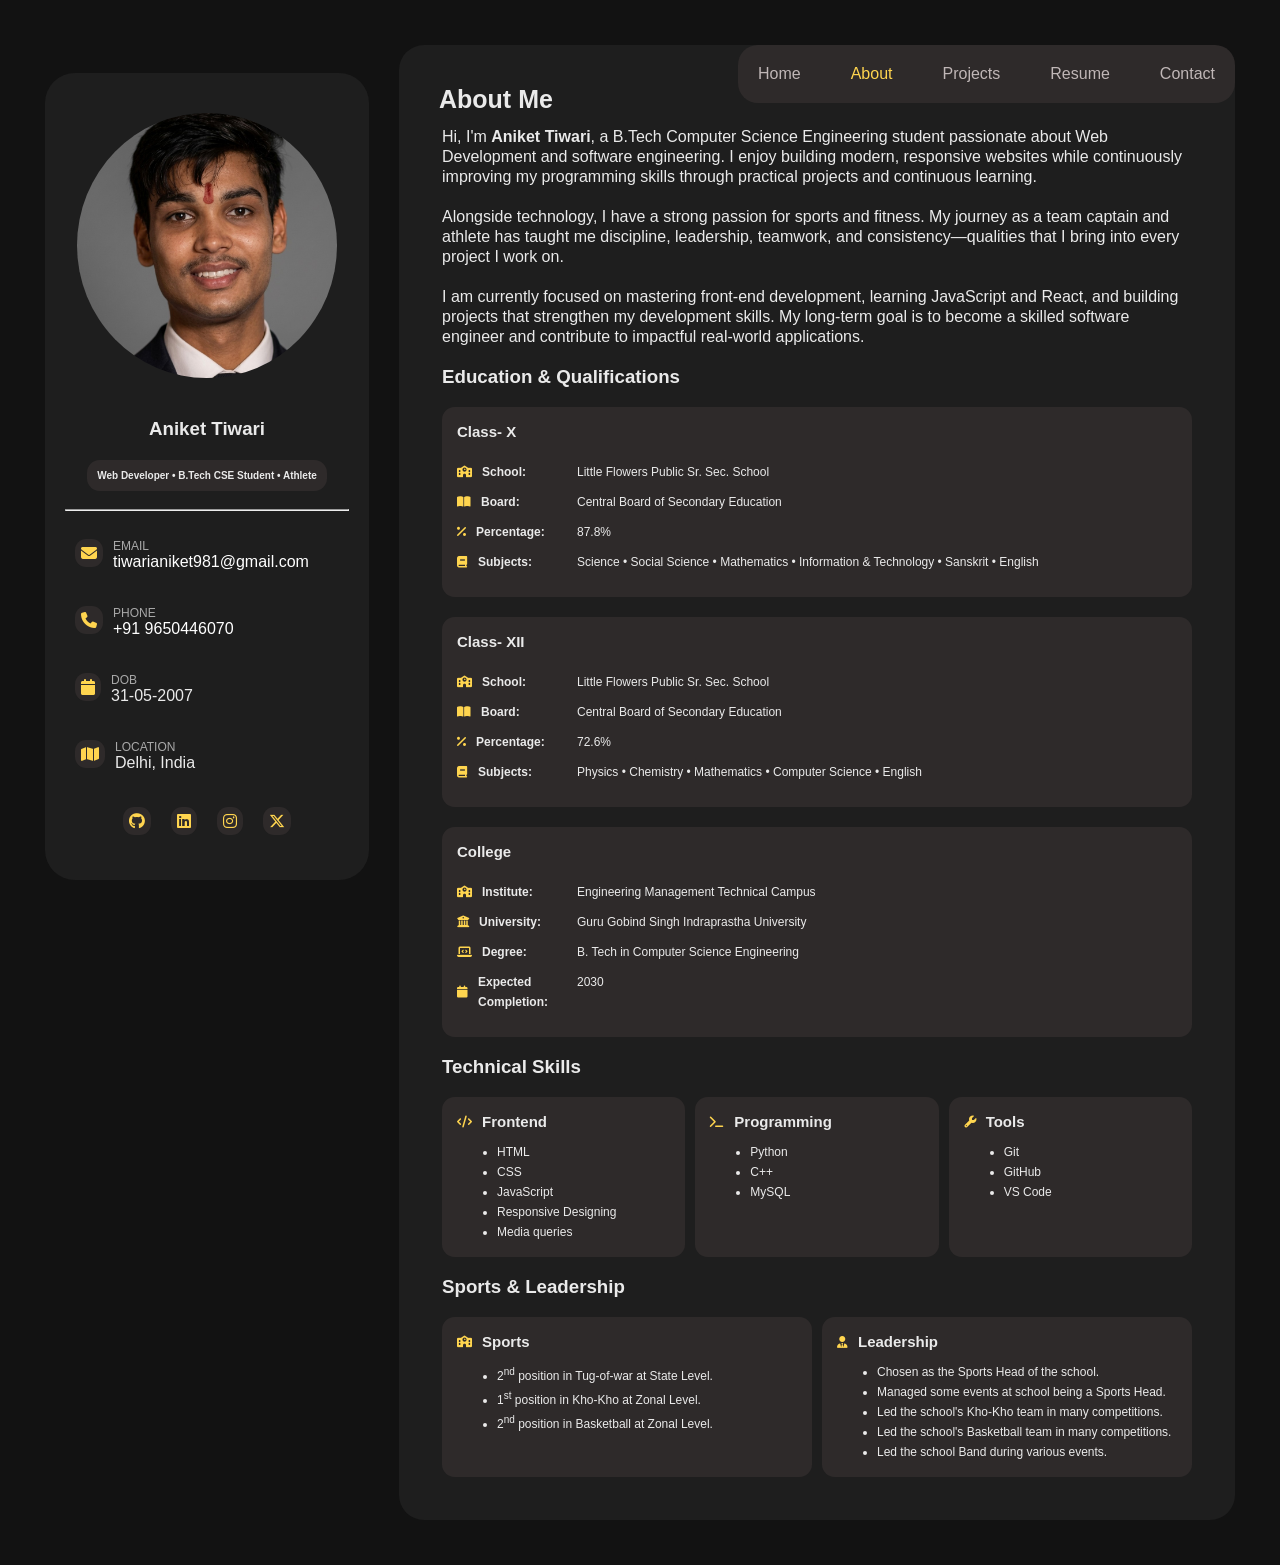
==== about.html @ ea40aa7f "Updated responsiveness" ====
<!DOCTYPE html>
<html lang="en">

<head>
    <meta charset="UTF-8">
    <meta name="viewport" content="width=device-width, initial-scale=1.0">
    <title>About Aniket</title>
    <link rel="stylesheet" href="style.css">
    <link rel="stylesheet" href="https://cdnjs.cloudflare.com/ajax/libs/font-awesome/6.7.2/css/all.min.css">
</head>

<body>
    <div class="profile">
        <aside class="desktop">
            <div class="profile_data">
                <div class="photo">
                    <img src="Aniket_photograph.jpg.jpeg" alt="Aniket's Photohgraph">
                </div>

                <div class="info">
                    <h3>Aniket Tiwari</h3>
                    <h4>Web Developer • B.Tech CSE Student • Athlete</h4>
                </div>

                <br>

                <hr>
                <br>

                <div class="contact-item">

                    <div class="icon">
                        <i class="fa-solid fa-envelope"></i>
                    </div>

                    <div class="details">
                        <p class="title">EMAIL</p>
                        <a href="mailto:tiwarianiket981@gmail.com">
                            tiwarianiket981@gmail.com
                        </a>
                    </div>

                </div>

                <div class="contact-item">

                    <div class="icon">
                        <i class="fa-solid fa-phone"></i>
                    </div>

                    <div class="details">
                        <p class="title">PHONE</p>
                        <a href="tel:+919650446070">
                            +91 9650446070
                        </a>
                    </div>

                </div>

                <div class="contact-item">

                    <div class="icon">
                        <i class="fa-solid fa-calendar"></i>
                    </div>

                    <div class="details">
                        <p class="title">DOB</p>
                        <p>31-05-2007</p>
                    </div>

                </div>

                <div class="contact-item">

                    <div class="icon">
                        <i class="fa-solid fa-map"></i>
                    </div>

                    <div class="details">
                        <p class="title">LOCATION</p>
                        <p>Delhi, India</p>
                    </div>

                </div>

                <div class="socials">

                    <div class="contact-item">

                        <div class="details">
                            <a href="https://github.com/tiwarianikettt" target="_blank"> <i
                                    class="fa-brands fa-github"></i></a>
                        </div>

                    </div>

                    <div class="contact-item">

                        <div class="details">
                            <a href="https://www.linkedin.com/in/aniket-tiwari-bba35841a/" target="_blank"> <i
                                    class="fa-brands fa-linkedin"></i> </a>
                        </div>

                    </div>

                    <div class="contact-item">

                        <div class="details">
                            <a href="https://www.instagram.com/tiwarianikettt/" target="_blank"> <i
                                    class="fa-brands fa-instagram"></i> </a>
                        </div>

                    </div>

                    <div class="contact-item">

                        <div class="details">
                            <a href="https://x.com/tiwariianiket" target="_blank"> <i
                                    class="fa-brands fa-x-twitter"></i> </a>
                        </div>

                    </div>

                </div>
            </div>
        </aside>

        <aside class="mobile">
            <div class="main_profile">
                <div class="profile_left">
                    <div class="photo">
                        <img src="Aniket_photograph.jpg.jpeg" alt="Aniket's Photograph">
                    </div>

                    <div class="info">
                        <h3>Aniket Tiwari</h3>
                        <h4>Web Developer • Athlete</h4>
                    </div>
                </div>

                <div class="profile_right">
                    <div class="contact-item">

                        <div class="icon">
                            <i class="fa-solid fa-envelope"></i>
                        </div>

                        <div class="details">
                            <p class="title">EMAIL</p>
                            <a href="mailto:tiwarianiket981@gmail.com">
                                tiwarianiket981@gmail.com
                            </a>
                        </div>

                    </div>

                    <div class="contact-item">

                        <div class="icon">
                            <i class="fa-solid fa-phone"></i>
                        </div>

                        <div class="details">
                            <p class="title">PHONE</p>
                            <a href="tel:+919650446070">
                                +91 9650446070
                            </a>
                        </div>

                    </div>

                    <div class="contact-item">

                        <div class="icon">
                            <i class="fa-solid fa-calendar"></i>
                        </div>

                        <div class="details">
                            <p class="title">DOB</p>
                            <p>31-05-2007</p>
                        </div>

                    </div>

                    <div class="contact-item">

                        <div class="icon">
                            <i class="fa-solid fa-map"></i>
                        </div>

                        <div class="details">
                            <p class="title">LOCATION</p>
                            <p>Delhi, India</p>
                        </div>

                    </div>
                </div>
            </div>

            <div class="profile_bottom">
                <div class="socials">

                    <div class="contact-item">

                        <div class="details">
                            <a href="https://github.com/tiwarianikettt" target="_blank"> <i
                                    class="fa-brands fa-github"></i></a>
                        </div>

                    </div>

                    <div class="contact-item">

                        <div class="details">
                            <a href="https://www.linkedin.com/in/aniket-tiwari-bba35841a/" target="_blank"> <i
                                    class="fa-brands fa-linkedin"></i> </a>
                        </div>

                    </div>

                    <div class="contact-item">

                        <div class="details">
                            <a href="https://www.instagram.com/tiwarianikettt/" target="_blank"> <i
                                    class="fa-brands fa-instagram"></i> </a>
                        </div>

                    </div>

                    <div class="contact-item">

                        <div class="details">
                            <a href="https://x.com/tiwariianiket" target="_blank"> <i
                                    class="fa-brands fa-x-twitter"></i> </a>
                        </div>

                    </div>

                </div>
            </div>
        </aside>

        <main>
            <div class="desktop">
                <div class="head">

                    <nav>
                        <a class="un-active" href="index.html">Home</a>
                        <a class="active" href="about.html">About</a>
                        <a class="un-active" href="project.html">Projects</a>
                        <a class="un-active" href="#resume">Resume</a>
                        <a class="un-active" href="#contact">Contact</a>
                    </nav>

                    <h2>About Me</h2>

                </div>
            </div>

            <div class="mobile">
                <div class="mobile-head">

                    <nav>
                        <a class="un-active" href="index.html">Home</a>
                        <a class="active" href="about.html">About</a>
                        <a class="un-active" href="project.html">Projects</a>
                        <a class="un-active" href="#resume">Resume</a>
                        <a class="un-active" href="#contact">Contact</a>
                    </nav>

                    <h2>About Me</h2>

                </div>
            </div>

            <div class="mobile">

            </div>

            <section id="about">

                <p>
                    Hi, I'm <strong>Aniket Tiwari</strong>, a B.Tech Computer Science Engineering student
                    passionate about Web Development and software engineering. I enjoy building modern,
                    responsive websites while continuously improving my programming skills through
                    practical projects and continuous learning.
                </p>
                <br>
                <p>
                    Alongside technology, I have a strong passion for sports and fitness. My journey as
                    a team captain and athlete has taught me discipline, leadership, teamwork, and
                    consistency—qualities that I bring into every project I work on.
                </p>
                <br>
                <p>
                    I am currently focused on mastering front-end development, learning JavaScript and
                    React, and building projects that strengthen my development skills. My long-term
                    goal is to become a skilled software engineer and contribute to impactful real-world
                    applications.
                </p>
                <br>
                <div class="about-grid">

                    <h3>Education & Qualifications</h3>

                    <br>

                    <div class="education about-card">

                        <h4>Class- X</h4>
                        <br>

                        <div class="edu-info">
                            <span class="label"><i class="fa-solid fa-school"></i> <b>School: </b></span>
                            <span>Little Flowers Public Sr. Sec. School</span>
                        </div>

                        <div class="edu-info">
                            <span class="label"><i class="fa-solid fa-book-open"></i> <b>Board: </b></span>
                            <span>Central Board of Secondary Education</span>
                        </div>

                        <div class="edu-info">
                            <span class="label"><i class="fa-solid fa-percentage"></i> <b>Percentage: </b></span>
                            <span>87.8%</span>
                        </div>

                        <div class="edu-info">
                            <span class="label"><i class="fa-solid fa-book"></i> <b>Subjects: </b></span>
                            <span>Science • Social Science • Mathematics • Information & Technology • Sanskrit •
                                English</span>
                        </div>

                    </div>
                    <br>

                    <div class="education about-card">

                        <h4>Class- XII</h4>
                        <br>
                        <div class="edu-info">
                            <span class="label"><i class="fa-solid fa-school"></i> <b>School:</b></span>
                            <span>Little Flowers Public Sr. Sec. School</span>
                        </div>

                        <div class="edu-info">
                            <span class="label"><i class="fa-solid fa-book-open"></i> <b>Board:</b></span>
                            <span>Central Board of Secondary Education</span>
                        </div>

                        <div class="edu-info">
                            <span class="label"><i class="fa-solid fa-percentage"></i> <b>Percentage:</b></span>
                            <span>72.6%</span>
                        </div>

                        <div class="edu-info">
                            <span class="label"><i class="fa-solid fa-book"></i> <b>Subjects:</b></span>
                            <span>Physics • Chemistry • Mathematics • Computer Science • English</span>
                        </div>

                    </div>
                    <br>

                    <div class="education about-card">

                        <h4>College</h4>
                        <br>
                        <div class="edu-info">
                            <span class="label"><i class="fa-solid fa-school"></i> <b>Institute:</b></span>
                            <span>Engineering Management Technical Campus</span>
                        </div>

                        <div class="edu-info">
                            <span class="label"><i class="fa-solid fa-university"></i> <b>University:</b></span>
                            <span>Guru Gobind Singh Indraprastha University</span>
                        </div>

                        <div class="edu-info">
                            <span class="label"><i class="fa-solid fa-laptop-code"></i><b>Degree:</b></span>
                            <span>B. Tech in Computer Science Engineering</span>
                        </div>

                        <div class="edu-info">
                            <span class="label"><i class="fa-solid fa-calendar"></i><b>Expected Completion:</b></span>
                            <span>2030</span>
                        </div>

                    </div>
                    <br>

                    <h3>Technical Skills</h3>
                    <br>

                    <div class="tech">

                        <div class="skills about-card">

                            <span class="label"><i class="fa-solid fa-code"></i>
                                <h4>Frontend</h4>
                            </span>
                            <ul>
                                <li>HTML</li>
                                <li>CSS</li>
                                <li>JavaScript</li>
                                <li>Responsive Designing</li>
                                <li>Media queries</li>
                            </ul>

                        </div>

                        <div class="skills about-card">

                            <span class="label"><i class="fa-solid fa-terminal"></i>
                                <h4>Programming</h4>
                            </span>
                            <ul>
                                <li>Python</li>
                                <li>C++</li>
                                <li>MySQL</li>
                            </ul>

                        </div>

                        <div class="skills about-card">

                            <span class="label"><i class="fa-solid fa-wrench"></i>
                                <h4>Tools</h4>
                            </span>
                            <ul>
                                <li>Git</li>
                                <li>GitHub</li>
                                <li>VS Code</li>
                            </ul>

                        </div>

                    </div>
                    <br>

                    <h3>Sports & Leadership</h3>
                    <br>
                    <div class="lead">

                        <div class="sports about-card">

                            <span class="label"><i class="fa-solid fa-school"></i>
                                <h4>Sports</h4>
                            </span>

                            <ul>
                                <li>2<sup>nd</sup> position in Tug-of-war at State Level.</li>
                                <li>1<sup>st</sup> position in Kho-Kho at Zonal Level.</li>
                                <li>2<sup>nd</sup> position in Basketball at Zonal Level.</li>
                            </ul>

                        </div>

                        <div class="sports about-card">

                            <span class="label"><i class="fa-solid fa-user-tie"></i>
                                <h4>Leadership</h4>
                            </span>

                            <ul>
                                <li>Chosen as the Sports Head of the school.</li>
                                <li>Managed some events at school being a Sports Head.</li>
                                <li>Led the school's Kho-Kho team in many competitions.</li>
                                <li>Led the school's Basketball team in many competitions.</li>
                                <li>Led the school Band during various events.</li>
                            </ul>
                        </div>
                    </div>
                </div>
            </section>
        </main>
    </div>
</body>

</html>
---- style.css ----
* {
    margin: 0;
    padding: 0;
    box-sizing: border-box;
}

body {
    font-family: Verdana, Geneva, Tahoma, sans-serif;
    color: #EAEAEA;
    background-color: #121212;

    display: flex;
    align-items: center;
}

.mobile {
    display: none;
}

.profile {
    display: flex;
    align-items: center;
}

.landing-page {
    width: 100vw;
    height: 100vh;

    position: relative;
    z-index: 2;

    display: flex;
    justify-content: center;
    align-items: center;

    line-height: 23px;

    background-image: url(Background.png);
    background-size: cover;
    background-position: center;
    background-repeat: no-repeat;
}

.landing-page p {
    font-size: 0.8rem;
}


.home {
    width: 60%;

    display: flex;
    flex-direction: column;
    align-items: flex-start;

    background: rgba(30, 30, 30, 0.85);

    backdrop-filter: blur(10px);
    -webkit-backdrop-filter: blur(10px);

    border-radius: 30px;

    padding: 30px;

    border: 1px solid rgba(255, 255, 255, 0.08);

    box-shadow: 0 20px 40px rgba(0, 0, 0, 0.4);

    transition: all .4s ease;
}

@media (max-width: 768px) {
    .home {
        width: 80%;
    }

    .landing-page p {
        font-size: 0.8rem;
    }
}

.home:hover {
    transform: translateY(-5px);
}

.home span {
    font-size: smaller;
}

.home h4,
.home h1,
.home p {
    margin: 10px;
}

.button {
    width: 100%;
    display: flex;
    justify-content: center;
}

button {
    text-decoration: none;
    color: #EAEAEA;
    background-color: #b3963a;

    padding: 12px 24px;
    font-weight: 600;
    cursor: pointer;
    border: none;

    border-radius: 0.8rem;
    transition: all 0.3s ease;
}

button:hover {
    background-color: #d4b54c;
    transform: scale(1.03);
}

aside {
    padding: 20px;
    margin-left: 45px;
    margin-top: 45px;
    margin-bottom: 45px;

    width: 324px;

    background-color: #1E1E1E;
    border-radius: 30px;

    position: sticky;
    top: 20px;
    bottom: 20px;
}

.photo {
    width: 100%;

    display: flex;
    justify-content: center;
}

.photo img {
    width: 300px;
    height: auto;

    padding: 20px;
    border-radius: 50%;
}

.info {
    display: flex;
    flex-direction: column;
    align-items: center;
}

.info h3 {
    padding: 20px;
}

.info h4 {
    font-size: 10px;
    padding: 10px;
    background-color: rgb(46, 42, 42);
    border-radius: 0.8rem;
}

.contact-item {
    display: flex;
    gap: 10px;
    padding: 10px;
}

.details {
    margin-bottom: 15px;
}

.title {
    font-size: 12px;
    color: darkgray;
}

.contact-item a {
    text-decoration: none;
    color: white;
}

.socials {
    display: flex;
    justify-content: center;
}

.socials a {
    display: flex;
    gap: 5px;
}

.contact-item i {
    color: #FFD54F;

    background-color: rgb(46, 42, 42);

    padding: 6px;
    border-radius: 0.7rem;

    transition: transform 0.3s ease;
}

.contact-item i:hover {
    transform: scale(1.1);
}

main {
    position: relative;
    flex: 1;
    padding: 40px;
    background-color: #1E1E1E;
    border-radius: 25px;
    margin: 45px 45px 45px 30px;
    height: 100%;
}

.about p,
.about h3 {
    color: #EAEAEA;
}

.head {
    display: flex;
    justify-content: space-between;
    align-items: center;
}

.head h2 {
    margin-bottom: 10px;
    font-size: 25px;
}

nav {
    position: absolute;
    top: 0;
    right: 0;
    padding: 20px;

    border-radius: 20px;
    background-color: rgb(46, 42, 42);


    display: flex;
    gap: 50px;
}

nav a {
    text-decoration: none;
    color: rgb(192, 183, 183);

    transition: transform 0.3s ease,
        color 0.3s ease;
}

nav a:hover {
    color: #fafaf9;

    transform: translateY(-3px);
}

nav .active {
    color: #FFD54F;

    transition: transform 0.3s ease, color 0.3s ease;
}

nav .active:hover {
    transform: translateY(-3px);

    color: #e8cf7b;
}

section {
    padding: 3px;
    line-height: 20px;
}

.about-card {
    font-size: 12px;
}

.about-card h4 {
    font-size: 15px;
}

.about-card i {
    color: #FFD54F;
}

.label {
    font-weight: bold;
    display: inline-flex;
    align-items: center;
    gap: 10px;
}

.edu-info {
    display: grid;
    grid-template-columns: 120px 1fr;
    margin-bottom: 10px;
}

.education {
    background-color: rgb(46, 42, 42);
    border-radius: 0.8rem;

    padding: 15px;

    transition: transform 0.3s ease;
}

.education:hover {
    transform: scale(1.03);
}

.skills {
    background-color: rgb(46, 42, 42);
    border-radius: 0.8rem;

    padding: 15px;

    transition: transform 0.3s ease;
}

.skills:hover {
    transform: scale(1.03);
}

.tech {
    display: grid;
    grid-template-columns: repeat(3, 1fr);
    gap: 10px;
}

.tech ul {
    padding-left: 40px;
    padding-top: 10px;
}

.lead {
    display: grid;
    grid-template-columns: 1fr 1fr;
    gap: 10px;
}

.sports {
    background-color: rgb(46, 42, 42);
    border-radius: 0.8rem;

    padding: 15px;

    transition: transform 0.3s ease;
}

.sports:hover {
    transform: scale(1.03);
}

.lead ul {
    padding-left: 40px;
    padding-top: 10px;
}

.project-content:hover {
    transform: scale(1.03);
}

.project-content {
    background-color: rgb(46, 42, 42);
    border-radius: 0.8rem;

    padding: 15px;

    transition: transform 0.3s ease;
}

.project ul {
    padding-left: 40px;
    padding-top: 10px;
}

@media (max-width:1024px) {
    nav {
        width: 60%;

        padding: 18px;

        gap: 20px;
    }

    nav a { 
        font-size: 13px;
    }
}

@media (max-width: 768px) {
    nav {
        width: 65%;
    }

    nav a {
        font-size: 11px;
    }

    section p {
        font-size: 13px;
    }

    .about-card {
        font-size: 10px;
    }

    .tech {
        grid-template-columns: 1fr 1fr;
        grid-template-rows: 1fr 1fr;
    }

    .lead {
        grid-template-columns: 1fr;
    }

    .tech ul {
        padding-left: 20px;
    }

    .lead ul {
        padding-left: 20px;
    }

    aside.desktop {
        width: 240px;

        margin-left: 20px;
        margin-bottom: 30px;
        margin-top: 30px;
        padding: 15px;
    }

    main {
        margin: 30px 20px 30px 15px;
        padding: 25px;
    }

    .photo img {
        width: 200px;
        padding: 10px;
    }

    .info h4 {
        font-size: 7px;
    }

    .contact-item {
        font-size: 10px;
    }

    .head h2 {
        font-size: 22px;
    }
}

@media (max-width: 480px) {
    .home h1 {
        font-size: 28px;
    }

    .home p {
        font-size: 15px;
    }

    .home h4 {
        font-size: 15px;
    }

    .home {
        width: 90%;
    }

    .extra {
        display: none;
    }

    .landing-page button {
        font-size: 0.8rem;
    }

    aside {
        width: 90%;

        margin: 20px 20px auto;
        padding: 20px;

        position: static;
    }

    .mobile {
        display: block;

        width: 90%;

        margin: 20px auto 20px;

        padding: 0px;

        position: static;
    }

    .profile {
        flex-direction: column;
        align-items: center;

        width: 100%;
    }

    .desktop {
        display: none;
    }

    .main_profile {
        display: grid;
        /* grid-template-columns: 1fr 1fr; */
        grid-template-columns: minmax(110px, 1fr) minmax(130px, 1fr);
        /* column-gap: 20px; */
        gap: clamp(15px, 5vw, 35px);
        align-items: center;
    }

    .profile_left {
        display: flex;
        flex-direction: column;
        align-items: center;
    }

    .profile_right {
        display: flex;
        flex-direction: column;
        justify-content: center;
    }

    .profile_bottom {
        width: 100%;

        margin-top: 12px;
    }

    .profile_bottom .socials {
        display: flex;
        justify-content: center;
        gap: 20px;

        font-size: 6px;

        margin-bottom: 5px;
    }

    .photo img {
        width: 120px;
        height: auto;

        padding: 12px;
    }

    .info h3 {
        font-size: 8px;

        padding-bottom: 10px;
        padding-top: 0;
    }

    .info h4 {
        padding: 6px;
    }

    .profile_right .contact-item {
        padding: 6px 0;
        gap: 7px;

        font-size: 6px;
    }

    .profile_bottom .contact-item {
        padding: 0;
    }

    .details {
        margin-bottom: 5px;
    }

     .title {
        font-size: 6px;
    }

    main {
        width: 90%;
        margin: 0 auto;
        padding: 20px;
    }

    .mobile h2 {
        font-size: 18px;
    }

    .mobile-head nav {
        position: static;

        width: 100%;

        border-radius: 10px;

        display: flex;
        justify-content: center;
        align-items: center;
        gap: 10px;
        flex-wrap: wrap;

        padding: 10px;
    }

    .mobile-head {
        width: 100%;

        display: flex;
        flex-direction: column;
        align-items: center;
        gap: 20px;
    }

    .mobile-head h2 {
        margin-left: 0;
    }

     nav a {
        font-size: 8px;
    }

     section {
        font-size: 10px;
    }

    section p {
        font-size: 10px;
    }

    .about-card i {
        font-size: 8px;
    }

    .about-card h4 {
        font-size: 10px;
    }

    .edu-info {
        grid-template-columns: 80px 1fr;
        column-gap: 10px;
    }

    .tech {
        grid-template-columns: 1fr;
    }

    .lead {
        grid-template-columns: 1fr;
    }

}
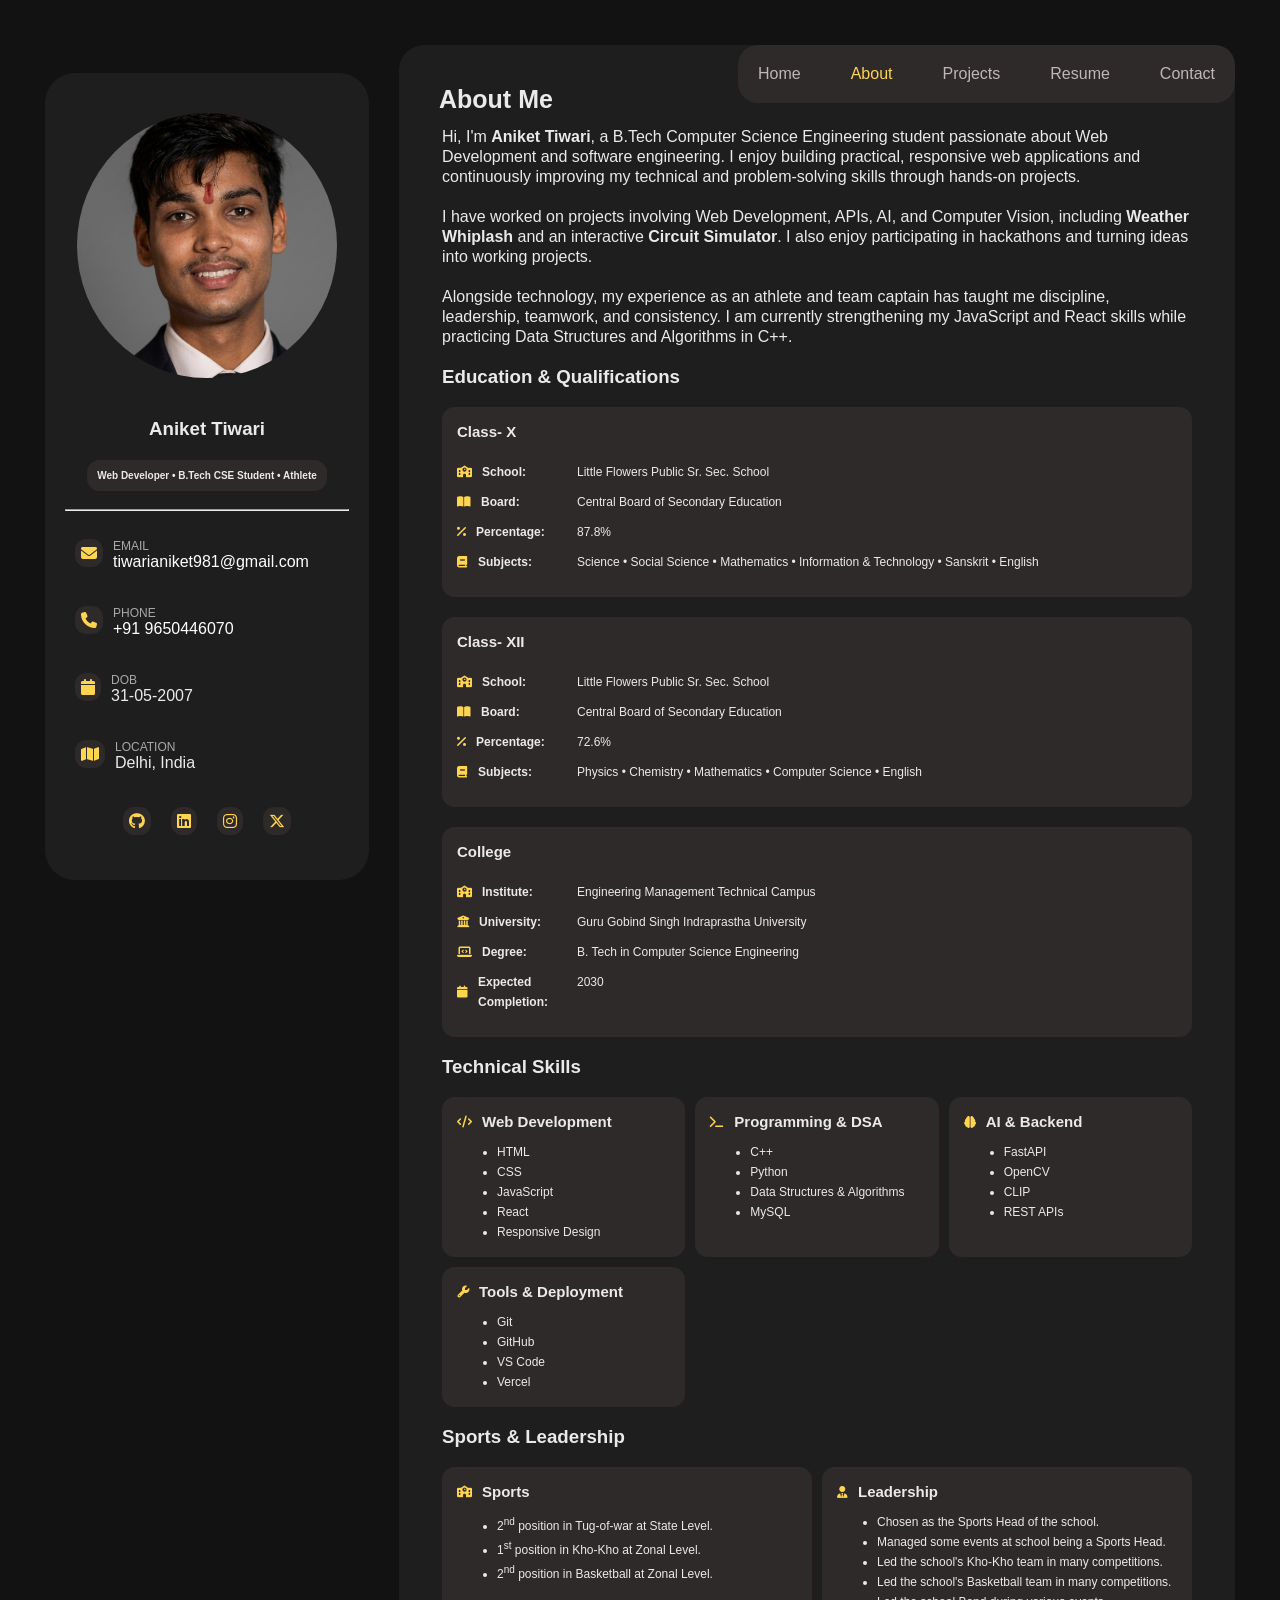
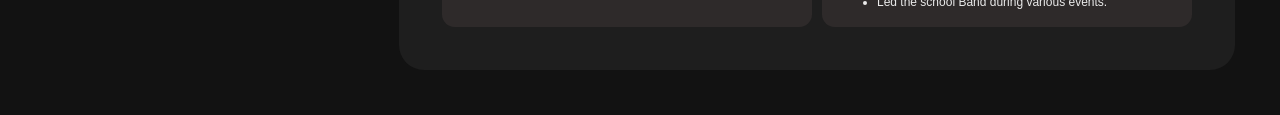
==== commit a1d07f70: "Projects and about section updated" ====
--- a/about.html
+++ b/about.html
@@ -249,7 +249,7 @@
                         <a class="active" href="about.html">About</a>
                         <a class="un-active" href="project.html">Projects</a>
                         <a class="un-active" href="#resume">Resume</a>
-                        <a class="un-active" href="#contact">Contact</a>
+                        <a class="un-active" href="contact.html">Contact</a>
                     </nav>
 
                     <h2>About Me</h2>
@@ -265,40 +265,43 @@
                         <a class="active" href="about.html">About</a>
                         <a class="un-active" href="project.html">Projects</a>
                         <a class="un-active" href="#resume">Resume</a>
-                        <a class="un-active" href="#contact">Contact</a>
+                        <a class="un-active" href="contact.html">Contact</a>
                     </nav>
 
                     <h2>About Me</h2>
 
                 </div>
-            </div>
-
-            <div class="mobile">
-
             </div>
 
             <section id="about">
 
                 <p>
                     Hi, I'm <strong>Aniket Tiwari</strong>, a B.Tech Computer Science Engineering student
-                    passionate about Web Development and software engineering. I enjoy building modern,
-                    responsive websites while continuously improving my programming skills through
-                    practical projects and continuous learning.
+                    passionate about Web Development and software engineering. I enjoy building
+                    practical, responsive web applications and continuously improving my technical
+                    and problem-solving skills through hands-on projects.
                 </p>
+
                 <br>
+
                 <p>
-                    Alongside technology, I have a strong passion for sports and fitness. My journey as
-                    a team captain and athlete has taught me discipline, leadership, teamwork, and
-                    consistency—qualities that I bring into every project I work on.
+                    I have worked on projects involving Web Development, APIs, AI, and Computer Vision,
+                    including <strong>Weather Whiplash</strong> and an interactive
+                    <strong>Circuit Simulator</strong>. I also enjoy participating in hackathons and
+                    turning ideas into working projects.
                 </p>
+
                 <br>
+
                 <p>
-                    I am currently focused on mastering front-end development, learning JavaScript and
-                    React, and building projects that strengthen my development skills. My long-term
-                    goal is to become a skilled software engineer and contribute to impactful real-world
-                    applications.
+                    Alongside technology, my experience as an athlete and team captain has taught me
+                    discipline, leadership, teamwork, and consistency. I am currently strengthening
+                    my JavaScript and React skills while practicing Data Structures and Algorithms
+                    in C++.
                 </p>
+
                 <br>
+
                 <div class="about-grid">
 
                     <h3>Education & Qualifications</h3>
@@ -395,50 +398,80 @@
 
                         <div class="skills about-card">
 
-                            <span class="label"><i class="fa-solid fa-code"></i>
-                                <h4>Frontend</h4>
+                            <span class="label">
+                                <i class="fa-solid fa-code"></i>
+                                <h4>Web Development</h4>
                             </span>
+
                             <ul>
                                 <li>HTML</li>
                                 <li>CSS</li>
                                 <li>JavaScript</li>
-                                <li>Responsive Designing</li>
-                                <li>Media queries</li>
+                                <li>React</li>
+                                <li>Responsive Design</li>
                             </ul>
 
                         </div>
 
+
                         <div class="skills about-card">
 
-                            <span class="label"><i class="fa-solid fa-terminal"></i>
-                                <h4>Programming</h4>
+                            <span class="label">
+                                <i class="fa-solid fa-terminal"></i>
+                                <h4>Programming & DSA</h4>
                             </span>
+
                             <ul>
+                                <li>C++</li>
                                 <li>Python</li>
-                                <li>C++</li>
+                                <li>Data Structures & Algorithms</li>
                                 <li>MySQL</li>
                             </ul>
 
                         </div>
 
+
                         <div class="skills about-card">
 
-                            <span class="label"><i class="fa-solid fa-wrench"></i>
-                                <h4>Tools</h4>
+                            <span class="label">
+                                <i class="fa-solid fa-brain"></i>
+                                <h4>AI & Backend</h4>
                             </span>
+
+                            <ul>
+                                <li>FastAPI</li>
+                                <li>OpenCV</li>
+                                <li>CLIP</li>
+                                <li>REST APIs</li>
+                            </ul>
+
+                        </div>
+
+
+                        <div class="skills about-card">
+
+                            <span class="label">
+                                <i class="fa-solid fa-wrench"></i>
+                                <h4>Tools & Deployment</h4>
+                            </span>
+
                             <ul>
                                 <li>Git</li>
                                 <li>GitHub</li>
                                 <li>VS Code</li>
+                                <li>Vercel</li>
                             </ul>
 
                         </div>
 
                     </div>
+
                     <br>
 
                     <h3>Sports & Leadership</h3>
-                    <br>
+
+                    <br>
+
                     <div class="lead">
 
                         <div class="sports about-card">
--- a/style.css
+++ b/style.css
@@ -67,16 +67,6 @@
     box-shadow: 0 20px 40px rgba(0, 0, 0, 0.4);
 
     transition: all .4s ease;
-}
-
-@media (max-width: 768px) {
-    .home {
-        width: 80%;
-    }
-
-    .landing-page p {
-        font-size: 0.8rem;
-    }
 }
 
 .home:hover {
@@ -377,6 +367,7 @@
     border-radius: 0.8rem;
 
     padding: 15px;
+    margin: 15px;
 
     transition: transform 0.3s ease;
 }
@@ -386,6 +377,124 @@
     padding-top: 10px;
 }
 
+.project a {
+    text-decoration: none;
+    color: #EAEAEA;
+    font-weight: bold;
+}
+
+.project a:hover {
+    color: #b3a5a5;
+}
+
+.project-links {
+    padding-bottom: 25px;
+}
+
+.project-buttons {
+    display: flex;
+    flex-wrap: wrap;
+    gap: 12px;
+    margin-top: 15px;
+    align-items: center;
+}
+
+.project-btn {
+    display: inline-flex;
+    align-items: center;
+    justify-content: center;
+    gap: 8px;
+
+    padding: 10px 18px;
+    border-radius: 8px;
+
+    text-decoration: none;
+    font-size: 14px;
+    font-weight: 600;
+
+    transition: all 0.25s ease;
+}
+
+.project-btn i {
+    font-size: 14px;
+}
+
+.live-btn {
+    color: #111111;
+    border: 1px solid rgba(255, 255, 255, 0.35);
+}
+
+.github-btn {
+    background: transparent;
+    color: #ffffff;
+    border: 1px solid rgba(255, 255, 255, 0.35);
+}
+
+.video-btn {
+    background: transparent;
+    color: #ffffff;
+    border: 1px solid rgba(255, 255, 255, 0.35);
+}
+
+.project-btn:hover {
+    transform: translateY(-2px);
+    opacity: 0.85;
+}
+
+.contact {
+    width: 100%;
+    min-height: 100vh;
+
+    display: flex;
+    flex-direction: column;
+    justify-content: center;
+    align-items: center;
+}
+
+.contact h2 {
+    margin-bottom: 30px;
+    font-size: 28px;
+    color: #EAEAEA;
+}
+
+.contact-form {
+    width: 60%;
+    margin: 0 auto;
+}
+
+.form-group {
+    display: flex;
+    flex-direction: column;
+    margin-bottom: 15px;
+}
+
+.form-group label {
+    margin-bottom: 5px;
+}
+
+.form-group input,
+.form-group textarea {
+    width: 100%;
+    padding: 10px;
+    border-radius: 8px;
+    border: none;
+    font-family: inherit;
+
+    background-color: rgba(255, 255, 255, 0.08);
+    color: #EAEAEA;
+    border: 1px solid rgba(255, 255, 255, 0.15);
+}
+
+.form-group input::placeholder,
+.form-group textarea::placeholder {
+    color: rgba(234, 234, 234, 0.5);
+}
+
+.contact-form button {
+    display: block;
+    margin: 10px auto 0;
+}
+
 @media (max-width:1024px) {
     nav {
         width: 60%;
@@ -395,12 +504,20 @@
         gap: 20px;
     }
 
-    nav a { 
+    nav a {
         font-size: 13px;
     }
 }
 
 @media (max-width: 768px) {
+    .home {
+        width: 80%;
+    }
+
+    .landing-page p {
+        font-size: 0.8rem;
+    }
+
     nav {
         width: 65%;
     }
@@ -593,7 +710,7 @@
         margin-bottom: 5px;
     }
 
-     .title {
+    .title {
         font-size: 6px;
     }
 
@@ -636,11 +753,11 @@
         margin-left: 0;
     }
 
-     nav a {
+    nav a {
         font-size: 8px;
     }
 
-     section {
+    section {
         font-size: 10px;
     }
 
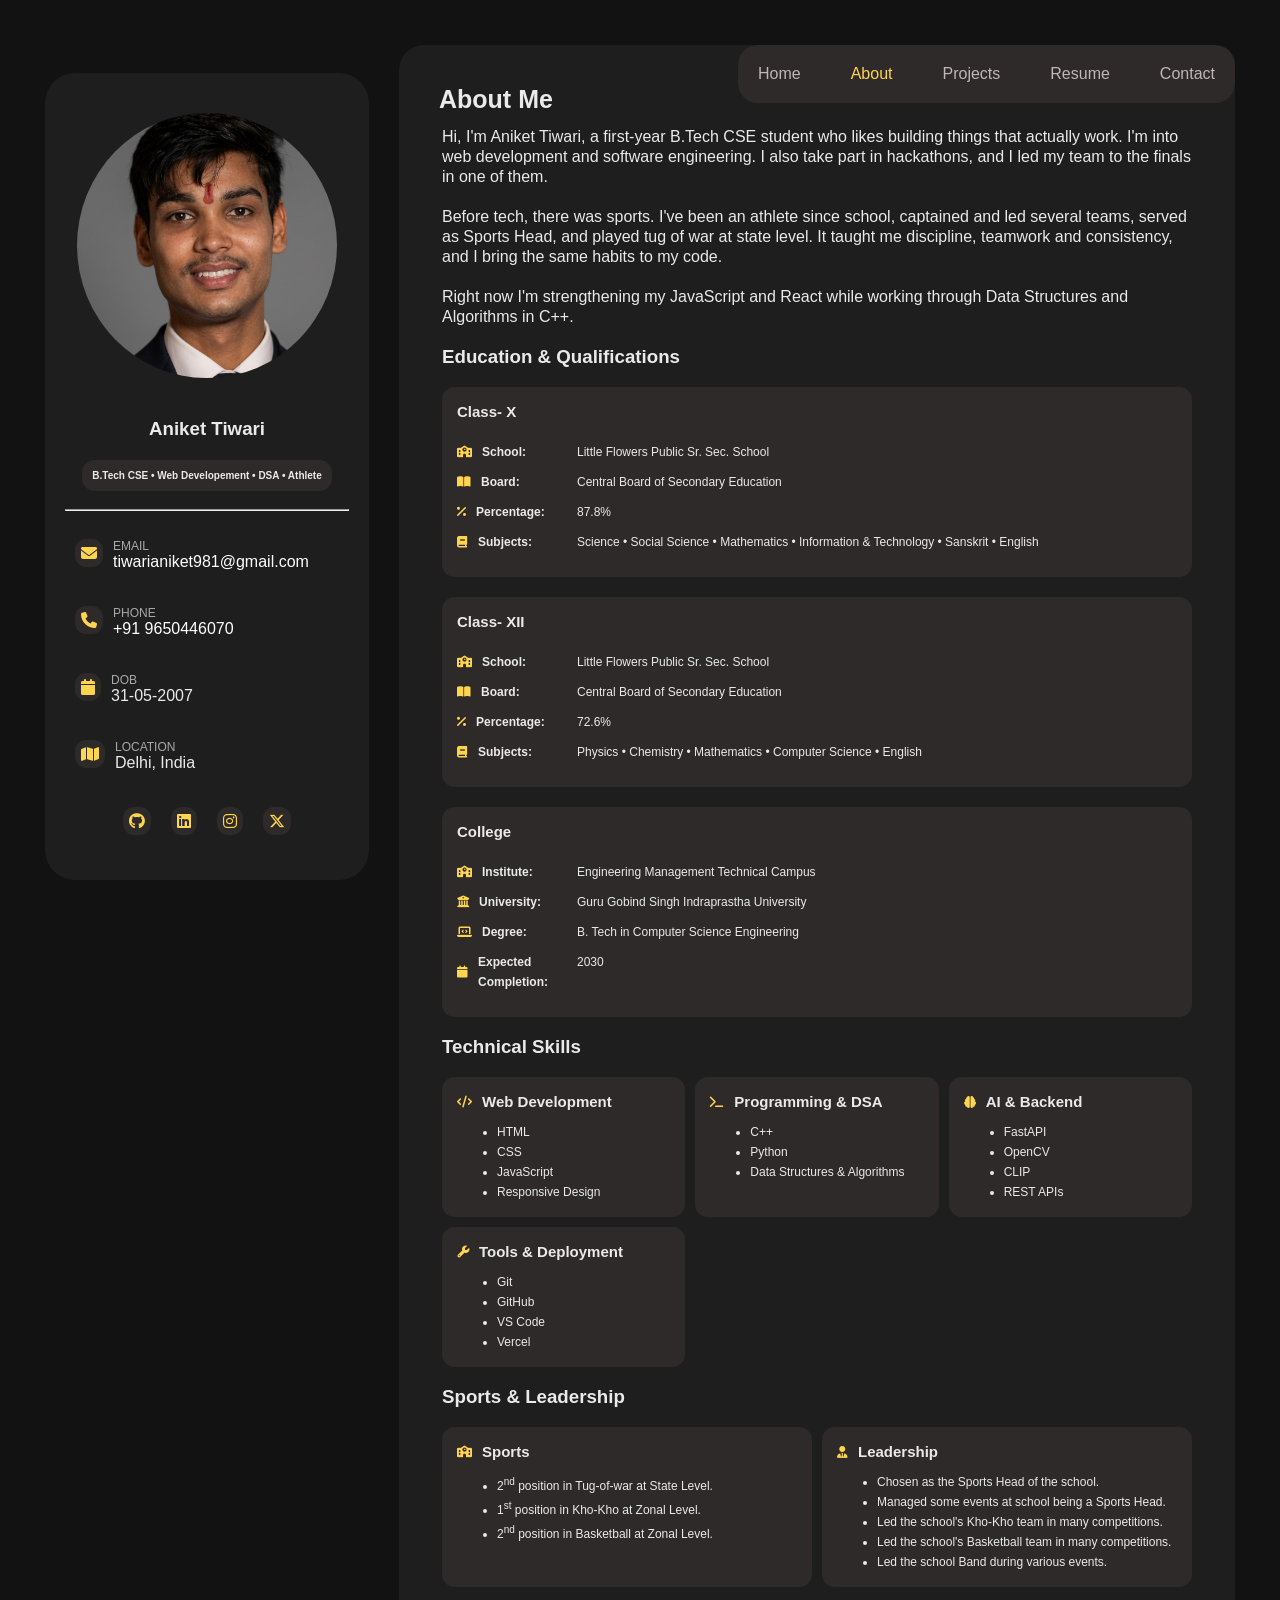
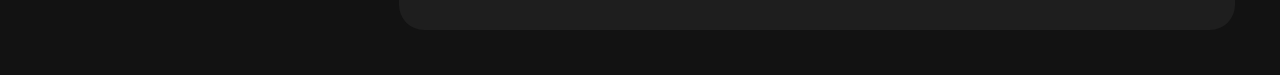
==== commit 747240cd: "Projects and about section updated" ====
--- a/about.html
+++ b/about.html
@@ -19,7 +19,7 @@
 
                 <div class="info">
                     <h3>Aniket Tiwari</h3>
-                    <h4>Web Developer • B.Tech CSE Student • Athlete</h4>
+                    <h4>B.Tech CSE • Web Developement • DSA • Athlete</h4>
                 </div>
 
                 <br>
@@ -134,7 +134,7 @@
 
                     <div class="info">
                         <h3>Aniket Tiwari</h3>
-                        <h4>Web Developer • Athlete</h4>
+                        <h4>Web Developement • Athlete</h4>
                     </div>
                 </div>
 
@@ -248,7 +248,7 @@
                         <a class="un-active" href="index.html">Home</a>
                         <a class="active" href="about.html">About</a>
                         <a class="un-active" href="project.html">Projects</a>
-                        <a class="un-active" href="#resume">Resume</a>
+                        <a class="un-active" href="aniket-tiwari-resume.pdf" target="_blank">Resume</a>
                         <a class="un-active" href="contact.html">Contact</a>
                     </nav>
 
@@ -264,7 +264,7 @@
                         <a class="un-active" href="index.html">Home</a>
                         <a class="active" href="about.html">About</a>
                         <a class="un-active" href="project.html">Projects</a>
-                        <a class="un-active" href="#resume">Resume</a>
+                        <a class="un-active" href="aniket-tiwari-resume.pdf" target="_blank">Resume</a>
                         <a class="un-active" href="contact.html">Contact</a>
                     </nav>
 
@@ -276,28 +276,23 @@
             <section id="about">
 
                 <p>
-                    Hi, I'm <strong>Aniket Tiwari</strong>, a B.Tech Computer Science Engineering student
-                    passionate about Web Development and software engineering. I enjoy building
-                    practical, responsive web applications and continuously improving my technical
-                    and problem-solving skills through hands-on projects.
+                    Hi, I'm Aniket Tiwari, a first-year B.Tech CSE student who likes building things that actually work.
+                    I'm into web development and software engineering. 
+                    I also take part in hackathons, and I led my team to the finals in one of them.
                 </p>
 
                 <br>
 
                 <p>
-                    I have worked on projects involving Web Development, APIs, AI, and Computer Vision,
-                    including <strong>Weather Whiplash</strong> and an interactive
-                    <strong>Circuit Simulator</strong>. I also enjoy participating in hackathons and
-                    turning ideas into working projects.
+                    Before tech, there was sports. I've been an athlete since school, captained and led several teams,
+                     served as Sports Head, and played tug of war at state level.
+                      It taught me discipline, teamwork and consistency, and I bring the same habits to my code.
                 </p>
 
                 <br>
 
                 <p>
-                    Alongside technology, my experience as an athlete and team captain has taught me
-                    discipline, leadership, teamwork, and consistency. I am currently strengthening
-                    my JavaScript and React skills while practicing Data Structures and Algorithms
-                    in C++.
+                    Right now I'm strengthening my JavaScript and React while working through Data Structures and Algorithms in C++. 
                 </p>
 
                 <br>
@@ -407,7 +402,6 @@
                                 <li>HTML</li>
                                 <li>CSS</li>
                                 <li>JavaScript</li>
-                                <li>React</li>
                                 <li>Responsive Design</li>
                             </ul>
 
@@ -425,7 +419,6 @@
                                 <li>C++</li>
                                 <li>Python</li>
                                 <li>Data Structures & Algorithms</li>
-                                <li>MySQL</li>
                             </ul>
 
                         </div>
@@ -507,6 +500,9 @@
             </section>
         </main>
     </div>
+
+    <script src="script.js"></script>
+
 </body>
 
 </html>
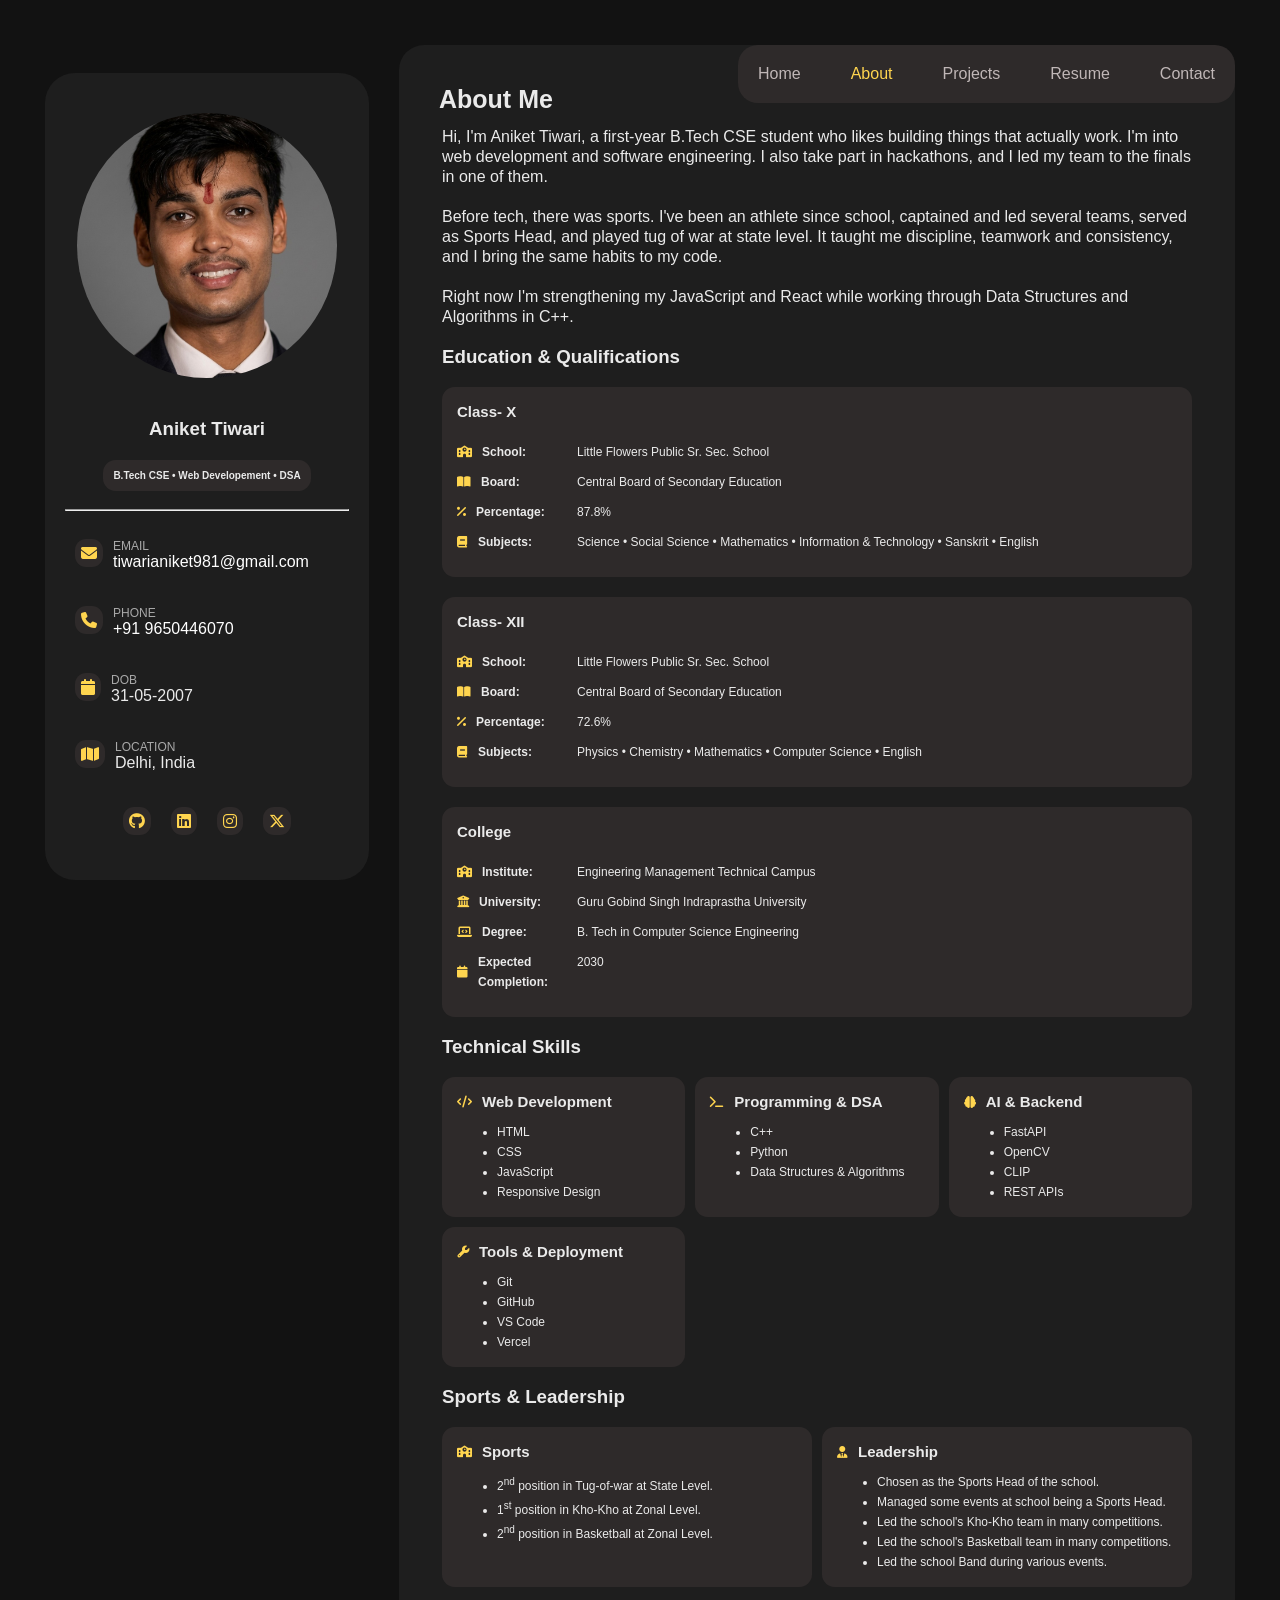
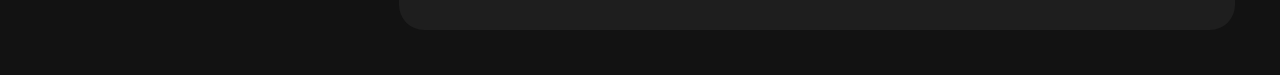
==== commit 1470e90e: "ABout changed" ====
--- a/about.html
+++ b/about.html
@@ -19,7 +19,7 @@
 
                 <div class="info">
                     <h3>Aniket Tiwari</h3>
-                    <h4>B.Tech CSE • Web Developement • DSA • Athlete</h4>
+                    <h4>B.Tech CSE • Web Developement • DSA</h4>
                 </div>
 
                 <br>
@@ -134,7 +134,7 @@
 
                     <div class="info">
                         <h3>Aniket Tiwari</h3>
-                        <h4>Web Developement • Athlete</h4>
+                        <h4>Web Developement • DSA</h4>
                     </div>
                 </div>
 
@@ -248,7 +248,7 @@
                         <a class="un-active" href="index.html">Home</a>
                         <a class="active" href="about.html">About</a>
                         <a class="un-active" href="project.html">Projects</a>
-                        <a class="un-active" href="aniket-tiwari-resume.pdf" target="_blank">Resume</a>
+                        <a class="un-active" href="Aniket_Tiwari_Resume.pdf" target="_blank">Resume</a>
                         <a class="un-active" href="contact.html">Contact</a>
                     </nav>
 
@@ -264,7 +264,7 @@
                         <a class="un-active" href="index.html">Home</a>
                         <a class="active" href="about.html">About</a>
                         <a class="un-active" href="project.html">Projects</a>
-                        <a class="un-active" href="aniket-tiwari-resume.pdf" target="_blank">Resume</a>
+                        <a class="un-active" href="Aniket_Tiwari_Resume.pdf" target="_blank">Resume</a>
                         <a class="un-active" href="contact.html">Contact</a>
                     </nav>
 
